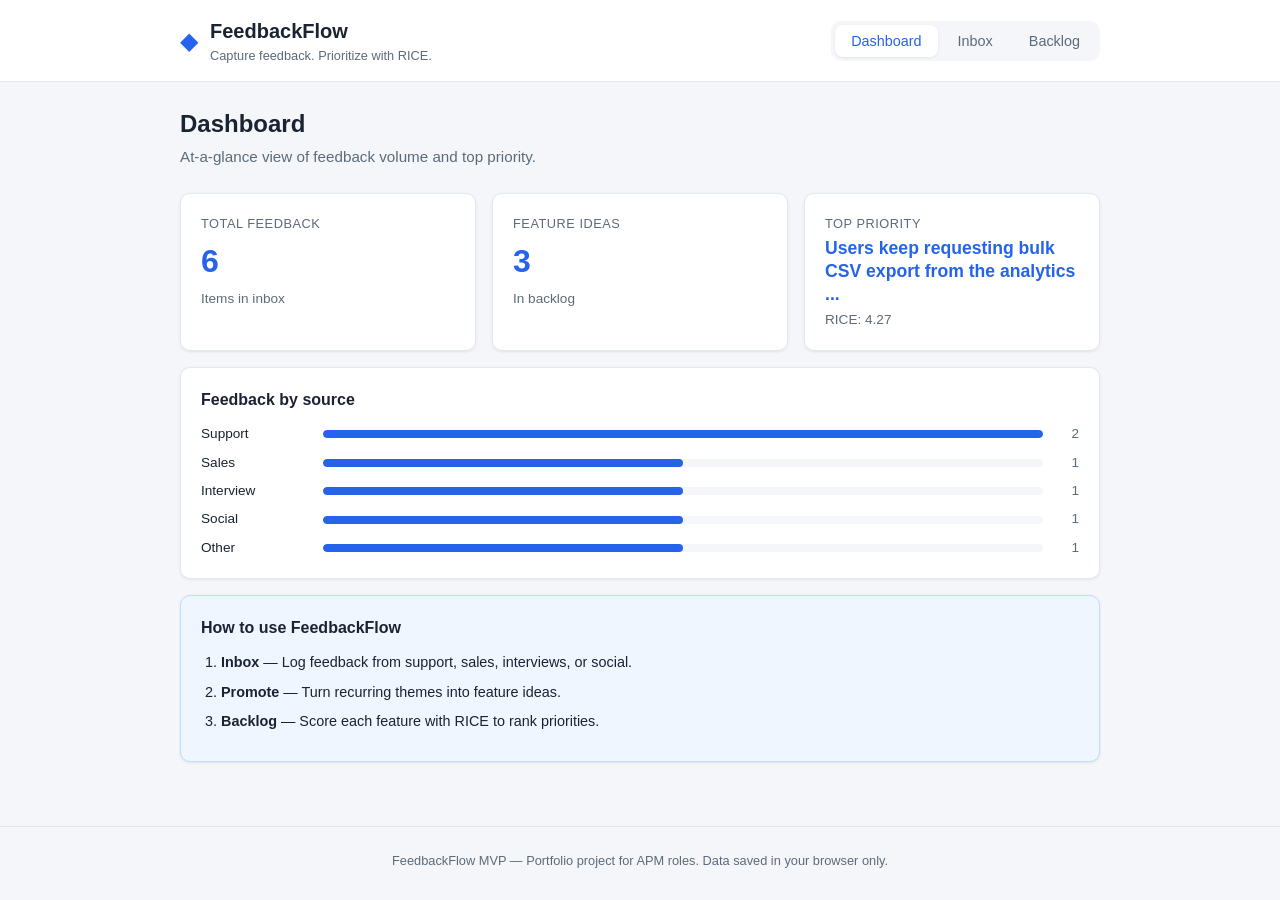
==== feedbackflow/index.html @ 4f8b96ca "Initial commit: FeedbackFlow APM portfolio project Co-authored-by: Cursor <cursoragent@cursor.com>" ====
<!DOCTYPE html>
<html lang="en">
<head>
  <meta charset="UTF-8">
  <meta name="viewport" content="width=device-width, initial-scale=1.0">
  <title>FeedbackFlow — Feedback Inbox & RICE Prioritization</title>
  <link rel="stylesheet" href="styles.css">
</head>
<body>
  <header class="app-header">
    <div class="header-inner">
      <div class="brand">
        <span class="brand-icon" aria-hidden="true">◆</span>
        <div>
          <h1>FeedbackFlow</h1>
          <p class="tagline">Capture feedback. Prioritize with RICE.</p>
        </div>
      </div>
      <nav class="tab-nav" role="tablist" aria-label="Main navigation">
        <button class="tab active" data-tab="dashboard" role="tab" aria-selected="true">Dashboard</button>
        <button class="tab" data-tab="inbox" role="tab" aria-selected="false">Inbox</button>
        <button class="tab" data-tab="backlog" role="tab" aria-selected="false">Backlog</button>
      </nav>
    </div>
  </header>

  <main class="app-main">
    <!-- Dashboard -->
    <section id="panel-dashboard" class="panel active" role="tabpanel">
      <div class="panel-header">
        <h2>Dashboard</h2>
        <p>At-a-glance view of feedback volume and top priority.</p>
      </div>
      <div class="stats-grid" id="stats-grid"></div>
      <div class="card">
        <h3>Feedback by source</h3>
        <div id="source-breakdown" class="source-breakdown"></div>
      </div>
      <div class="card highlight-card">
        <h3>How to use FeedbackFlow</h3>
        <ol class="how-to-list">
          <li><strong>Inbox</strong> — Log feedback from support, sales, interviews, or social.</li>
          <li><strong>Promote</strong> — Turn recurring themes into feature ideas.</li>
          <li><strong>Backlog</strong> — Score each feature with RICE to rank priorities.</li>
        </ol>
      </div>
    </section>

    <!-- Inbox -->
    <section id="panel-inbox" class="panel" role="tabpanel" hidden>
      <div class="panel-header">
        <h2>Feedback Inbox</h2>
        <p>Centralize user signals before they become roadmap items.</p>
      </div>

      <div class="card form-card">
        <h3>Add feedback</h3>
        <form id="feedback-form">
          <div class="form-group">
            <label for="feedback-text">Feedback <span class="required">*</span></label>
            <textarea id="feedback-text" rows="3" placeholder="e.g. Users keep asking for bulk CSV export from the reports page..." required minlength="10"></textarea>
            <span class="hint">Minimum 10 characters</span>
          </div>
          <div class="form-row">
            <div class="form-group">
              <label for="feedback-source">Source</label>
              <select id="feedback-source">
                <option value="support">Support</option>
                <option value="sales">Sales</option>
                <option value="interview">User interview</option>
                <option value="social">Social</option>
                <option value="other">Other</option>
              </select>
            </div>
            <div class="form-group">
              <label for="feedback-submitter">Submitter type</label>
              <select id="feedback-submitter">
                <option value="end-user">End user</option>
                <option value="internal">Internal</option>
                <option value="prospect">Prospect</option>
              </select>
            </div>
          </div>
          <button type="submit" class="btn btn-primary">Add to inbox</button>
        </form>
      </div>

      <div class="card">
        <div class="card-toolbar">
          <h3>Inbox <span id="inbox-count" class="badge">0</span></h3>
        </div>
        <div id="inbox-list" class="item-list"></div>
      </div>
    </section>

    <!-- Backlog -->
    <section id="panel-backlog" class="panel" role="tabpanel" hidden>
      <div class="panel-header">
        <h2>Feature Backlog</h2>
        <p>Features ranked by RICE score — highest priority first.</p>
      </div>
      <div class="rice-legend card">
        <strong>RICE</strong> = (Reach × Impact × Confidence) ÷ Effort
        <span class="legend-detail">Reach 1–10 · Impact 0.25–3 · Confidence 0–100% · Effort in person-weeks</span>
      </div>
      <div id="backlog-list" class="backlog-list"></div>
    </section>
  </main>

  <div id="toast" class="toast" role="status" aria-live="polite"></div>

  <footer class="app-footer">
    <p>FeedbackFlow MVP — Portfolio project for APM roles. Data saved in your browser only.</p>
  </footer>

  <script src="app.js"></script>
</body>
</html>
---- feedbackflow/styles.css ----
/* FeedbackFlow — clean, professional UI for portfolio demo */

:root {
  --bg: #f4f6f9;
  --surface: #ffffff;
  --text: #1a2332;
  --text-muted: #5c6b7a;
  --primary: #2563eb;
  --primary-hover: #1d4ed8;
  --primary-light: #eff6ff;
  --border: #e2e8f0;
  --success: #059669;
  --warning: #d97706;
  --danger: #dc2626;
  --radius: 10px;
  --shadow: 0 1px 3px rgba(0, 0, 0, 0.08);
  --shadow-lg: 0 8px 24px rgba(0, 0, 0, 0.08);
  --font: -apple-system, BlinkMacSystemFont, "Segoe UI", Roboto, sans-serif;
}

* {
  box-sizing: border-box;
  margin: 0;
  padding: 0;
}

body {
  font-family: var(--font);
  background: var(--bg);
  color: var(--text);
  line-height: 1.5;
  min-height: 100vh;
}

/* Header */
.app-header {
  background: var(--surface);
  border-bottom: 1px solid var(--border);
  position: sticky;
  top: 0;
  z-index: 100;
}

.header-inner {
  max-width: 960px;
  margin: 0 auto;
  padding: 1rem 1.25rem;
  display: flex;
  flex-wrap: wrap;
  align-items: center;
  justify-content: space-between;
  gap: 1rem;
}

.brand {
  display: flex;
  align-items: center;
  gap: 0.75rem;
}

.brand-icon {
  font-size: 1.5rem;
  color: var(--primary);
}

.brand h1 {
  font-size: 1.25rem;
  font-weight: 700;
}

.tagline {
  font-size: 0.8rem;
  color: var(--text-muted);
}

.tab-nav {
  display: flex;
  gap: 0.25rem;
  background: var(--bg);
  padding: 0.25rem;
  border-radius: var(--radius);
}

.tab {
  border: none;
  background: transparent;
  padding: 0.5rem 1rem;
  border-radius: 8px;
  font-size: 0.9rem;
  font-weight: 500;
  color: var(--text-muted);
  cursor: pointer;
  transition: all 0.15s;
}

.tab:hover {
  color: var(--text);
}

.tab.active {
  background: var(--surface);
  color: var(--primary);
  box-shadow: var(--shadow);
}

/* Main */
.app-main {
  max-width: 960px;
  margin: 0 auto;
  padding: 1.5rem 1.25rem 3rem;
}

.panel {
  display: none;
}

.panel.active {
  display: block;
}

.panel-header {
  margin-bottom: 1.5rem;
}

.panel-header h2 {
  font-size: 1.5rem;
  margin-bottom: 0.25rem;
}

.panel-header p {
  color: var(--text-muted);
  font-size: 0.95rem;
}

/* Cards */
.card {
  background: var(--surface);
  border: 1px solid var(--border);
  border-radius: var(--radius);
  padding: 1.25rem;
  margin-bottom: 1rem;
  box-shadow: var(--shadow);
}

.highlight-card {
  background: var(--primary-light);
  border-color: #bfdbfe;
}

.card h3 {
  font-size: 1rem;
  margin-bottom: 0.75rem;
}

.card-toolbar {
  display: flex;
  align-items: center;
  justify-content: space-between;
  margin-bottom: 0.75rem;
}

.card-toolbar h3 {
  margin-bottom: 0;
}

/* Stats */
.stats-grid {
  display: grid;
  grid-template-columns: repeat(auto-fit, minmax(180px, 1fr));
  gap: 1rem;
  margin-bottom: 1rem;
}

.stat-card {
  background: var(--surface);
  border: 1px solid var(--border);
  border-radius: var(--radius);
  padding: 1.25rem;
  box-shadow: var(--shadow);
}

.stat-label {
  font-size: 0.8rem;
  color: var(--text-muted);
  text-transform: uppercase;
  letter-spacing: 0.04em;
  margin-bottom: 0.25rem;
}

.stat-value {
  font-size: 2rem;
  font-weight: 700;
  color: var(--primary);
}

.stat-sub {
  font-size: 0.85rem;
  color: var(--text-muted);
  margin-top: 0.25rem;
}

/* Source breakdown */
.source-breakdown {
  display: flex;
  flex-direction: column;
  gap: 0.5rem;
}

.source-row {
  display: flex;
  align-items: center;
  gap: 0.75rem;
}

.source-label {
  width: 110px;
  font-size: 0.85rem;
  text-transform: capitalize;
}

.source-bar-bg {
  flex: 1;
  height: 8px;
  background: var(--bg);
  border-radius: 4px;
  overflow: hidden;
}

.source-bar-fill {
  height: 100%;
  background: var(--primary);
  border-radius: 4px;
  transition: width 0.3s;
}

.source-count {
  font-size: 0.85rem;
  color: var(--text-muted);
  width: 24px;
  text-align: right;
}

/* Forms */
.form-card h3 {
  margin-bottom: 1rem;
}

.form-group {
  margin-bottom: 1rem;
}

.form-row {
  display: grid;
  grid-template-columns: 1fr 1fr;
  gap: 1rem;
}

label {
  display: block;
  font-size: 0.85rem;
  font-weight: 600;
  margin-bottom: 0.35rem;
}

.required {
  color: var(--danger);
}

input, select, textarea {
  width: 100%;
  padding: 0.6rem 0.75rem;
  border: 1px solid var(--border);
  border-radius: 8px;
  font-size: 0.9rem;
  font-family: inherit;
  transition: border-color 0.15s;
}

input:focus, select:focus, textarea:focus {
  outline: none;
  border-color: var(--primary);
  box-shadow: 0 0 0 3px rgba(37, 99, 235, 0.15);
}

.hint {
  font-size: 0.75rem;
  color: var(--text-muted);
  margin-top: 0.25rem;
  display: block;
}

/* Buttons */
.btn {
  border: none;
  border-radius: 8px;
  padding: 0.55rem 1rem;
  font-size: 0.875rem;
  font-weight: 600;
  cursor: pointer;
  transition: all 0.15s;
}

.btn-primary {
  background: var(--primary);
  color: white;
}

.btn-primary:hover {
  background: var(--primary-hover);
}

.btn-secondary {
  background: var(--bg);
  color: var(--text);
  border: 1px solid var(--border);
}

.btn-secondary:hover {
  background: var(--border);
}

.btn-danger {
  background: transparent;
  color: var(--danger);
  border: 1px solid #fecaca;
  padding: 0.4rem 0.75rem;
  font-size: 0.8rem;
}

.btn-danger:hover {
  background: #fef2f2;
}

.btn-sm {
  padding: 0.4rem 0.75rem;
  font-size: 0.8rem;
}

/* Badges */
.badge {
  display: inline-block;
  background: var(--primary-light);
  color: var(--primary);
  font-size: 0.75rem;
  font-weight: 600;
  padding: 0.15rem 0.5rem;
  border-radius: 999px;
  margin-left: 0.35rem;
}

.source-badge {
  font-size: 0.7rem;
  font-weight: 600;
  text-transform: uppercase;
  letter-spacing: 0.03em;
  padding: 0.2rem 0.5rem;
  border-radius: 4px;
  background: var(--bg);
  color: var(--text-muted);
}

.source-badge.support { background: #dbeafe; color: #1e40af; }
.source-badge.sales { background: #d1fae5; color: #065f46; }
.source-badge.interview { background: #ede9fe; color: #5b21b6; }
.source-badge.social { background: #fce7f3; color: #9d174d; }

.score-badge {
  font-size: 1.1rem;
  font-weight: 700;
  color: var(--primary);
}

.score-badge.unscored {
  color: var(--warning);
  font-size: 0.85rem;
}

/* Inbox list */
.item-list {
  display: flex;
  flex-direction: column;
  gap: 0.75rem;
}

.feedback-item {
  border: 1px solid var(--border);
  border-radius: 8px;
  padding: 1rem;
  transition: border-color 0.15s;
}

.feedback-item:hover {
  border-color: #cbd5e1;
}

.feedback-meta {
  display: flex;
  flex-wrap: wrap;
  align-items: center;
  gap: 0.5rem;
  margin-bottom: 0.5rem;
}

.feedback-date {
  font-size: 0.75rem;
  color: var(--text-muted);
  margin-left: auto;
}

.feedback-text {
  font-size: 0.95rem;
  margin-bottom: 0.75rem;
}

.feedback-actions {
  display: flex;
  gap: 0.5rem;
  flex-wrap: wrap;
}

.promoted-label {
  font-size: 0.8rem;
  color: var(--success);
  font-weight: 600;
}

/* Backlog */
.rice-legend {
  font-size: 0.9rem;
  margin-bottom: 1rem;
}

.legend-detail {
  display: block;
  font-size: 0.8rem;
  color: var(--text-muted);
  margin-top: 0.35rem;
}

.backlog-list {
  display: flex;
  flex-direction: column;
  gap: 1rem;
}

.feature-card {
  border: 1px solid var(--border);
  border-radius: var(--radius);
  padding: 1.25rem;
  background: var(--surface);
  box-shadow: var(--shadow);
}

.feature-header {
  display: flex;
  justify-content: space-between;
  align-items: flex-start;
  gap: 1rem;
  margin-bottom: 1rem;
}

.feature-title {
  font-size: 1.05rem;
  font-weight: 600;
}

.feature-desc {
  font-size: 0.85rem;
  color: var(--text-muted);
  margin-top: 0.25rem;
}

.rice-grid {
  display: grid;
  grid-template-columns: repeat(auto-fit, minmax(120px, 1fr));
  gap: 0.75rem;
  margin-bottom: 0.75rem;
}

.rice-field label {
  font-size: 0.75rem;
  color: var(--text-muted);
}

.rice-field input,
.rice-field select {
  padding: 0.45rem 0.6rem;
  font-size: 0.85rem;
}

.feature-footer {
  display: flex;
  justify-content: space-between;
  align-items: center;
  padding-top: 0.75rem;
  border-top: 1px solid var(--border);
}

/* Empty state */
.empty-state {
  text-align: center;
  padding: 2rem 1rem;
  color: var(--text-muted);
}

.empty-state strong {
  display: block;
  color: var(--text);
  margin-bottom: 0.5rem;
}

/* Toast */
.toast {
  position: fixed;
  bottom: 1.5rem;
  left: 50%;
  transform: translateX(-50%) translateY(100px);
  background: var(--text);
  color: white;
  padding: 0.75rem 1.25rem;
  border-radius: 8px;
  font-size: 0.9rem;
  opacity: 0;
  transition: all 0.3s;
  z-index: 200;
  pointer-events: none;
}

.toast.show {
  transform: translateX(-50%) translateY(0);
  opacity: 1;
}

/* How to list */
.how-to-list {
  padding-left: 1.25rem;
  font-size: 0.9rem;
}

.how-to-list li {
  margin-bottom: 0.5rem;
}

/* Footer */
.app-footer {
  text-align: center;
  padding: 1.5rem;
  font-size: 0.8rem;
  color: var(--text-muted);
  border-top: 1px solid var(--border);
}

/* Responsive */
@media (max-width: 600px) {
  .form-row {
    grid-template-columns: 1fr;
  }

  .header-inner {
    flex-direction: column;
    align-items: flex-start;
  }

  .tab-nav {
    width: 100%;
    justify-content: space-between;
  }

  .tab {
    flex: 1;
    text-align: center;
    padding: 0.5rem 0.5rem;
    font-size: 0.8rem;
  }
}
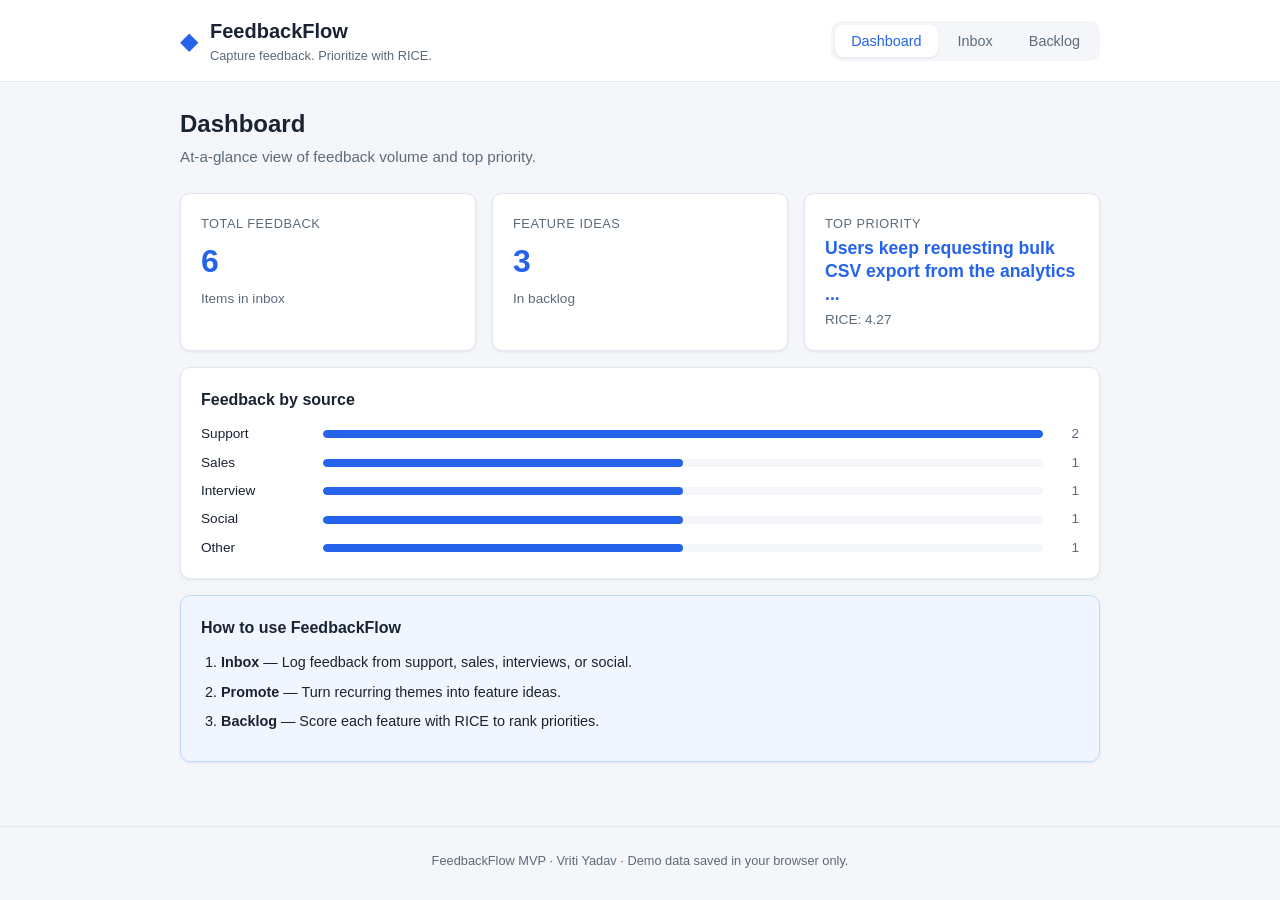
==== commit dced4332: "Publish portfolio and FeedbackFlow product case study Static portfolio site, working MVP demo, and c" ====
--- a/feedbackflow/index.html
+++ b/feedbackflow/index.html
@@ -110,7 +110,7 @@
   <div id="toast" class="toast" role="status" aria-live="polite"></div>
 
   <footer class="app-footer">
-    <p>FeedbackFlow MVP — Portfolio project for APM roles. Data saved in your browser only.</p>
+    <p>FeedbackFlow MVP · Vriti Yadav · Demo data saved in your browser only.</p>
   </footer>
 
   <script src="app.js"></script>
